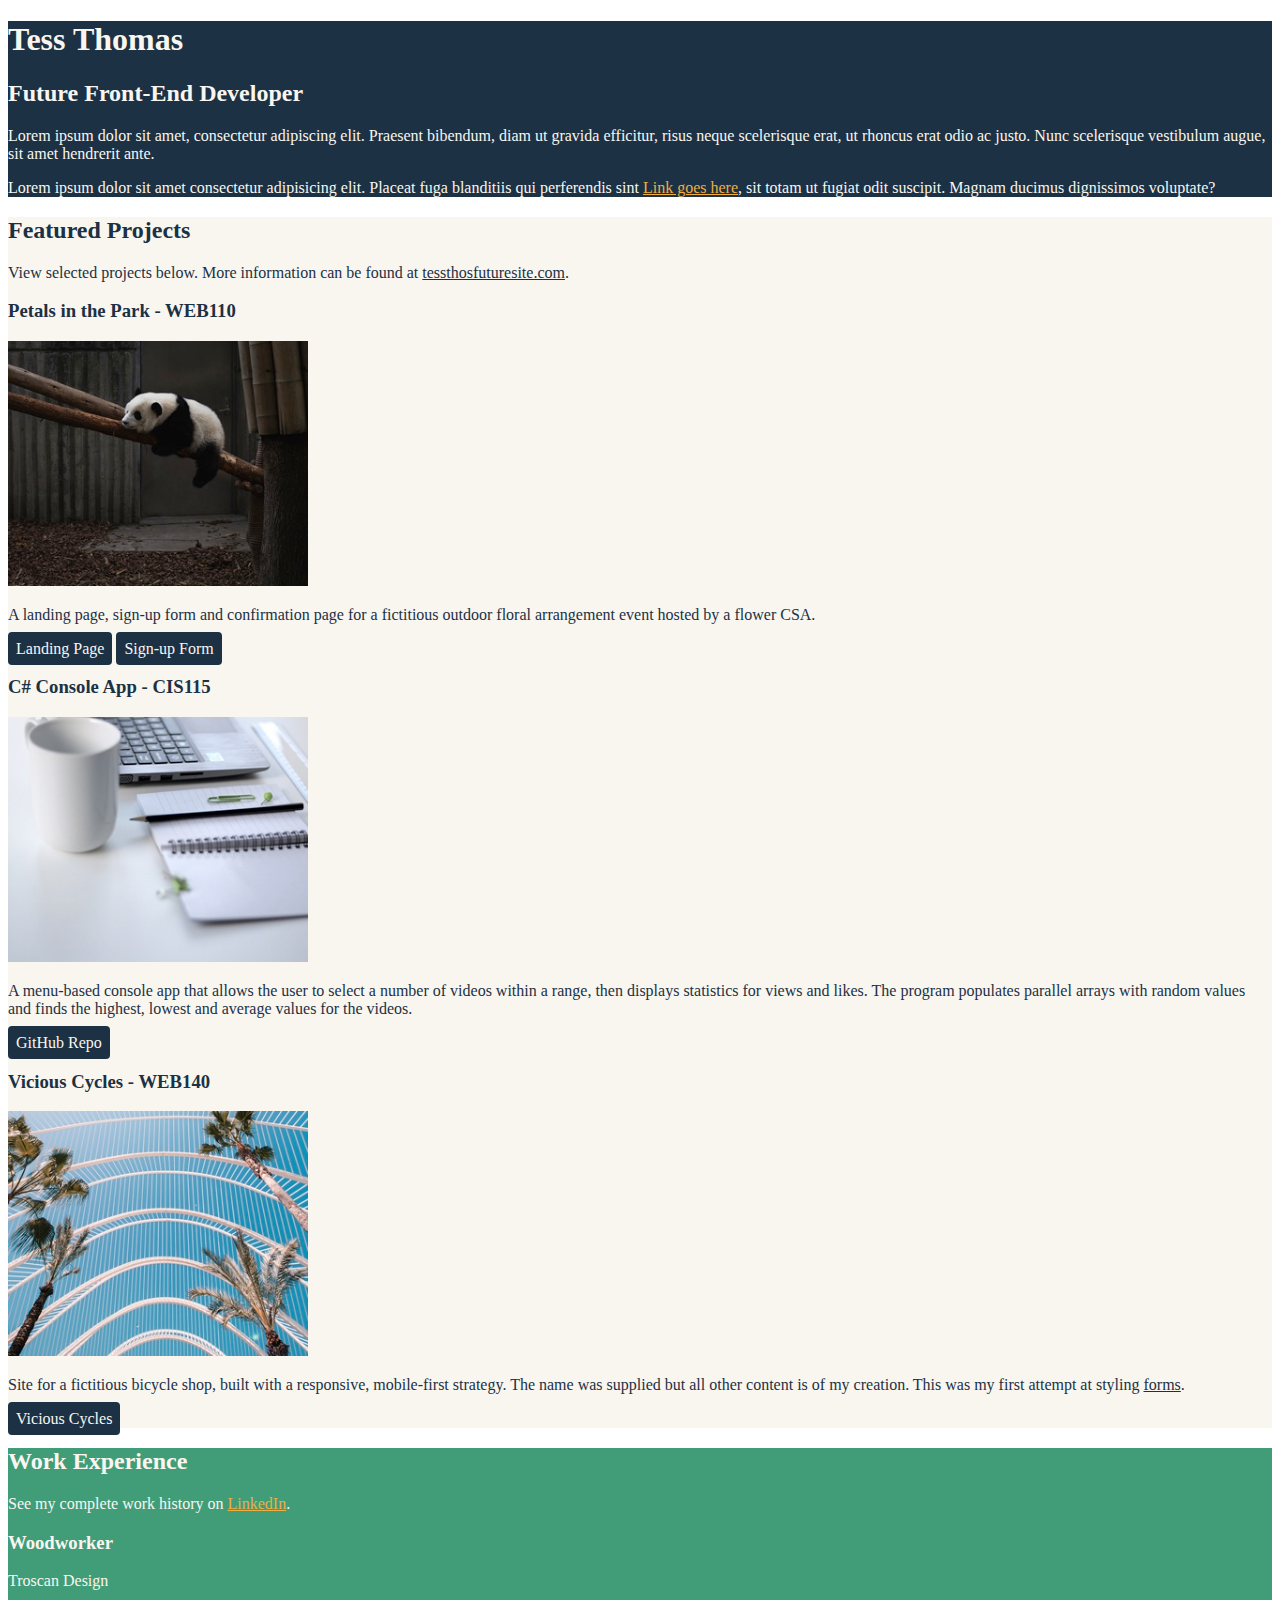
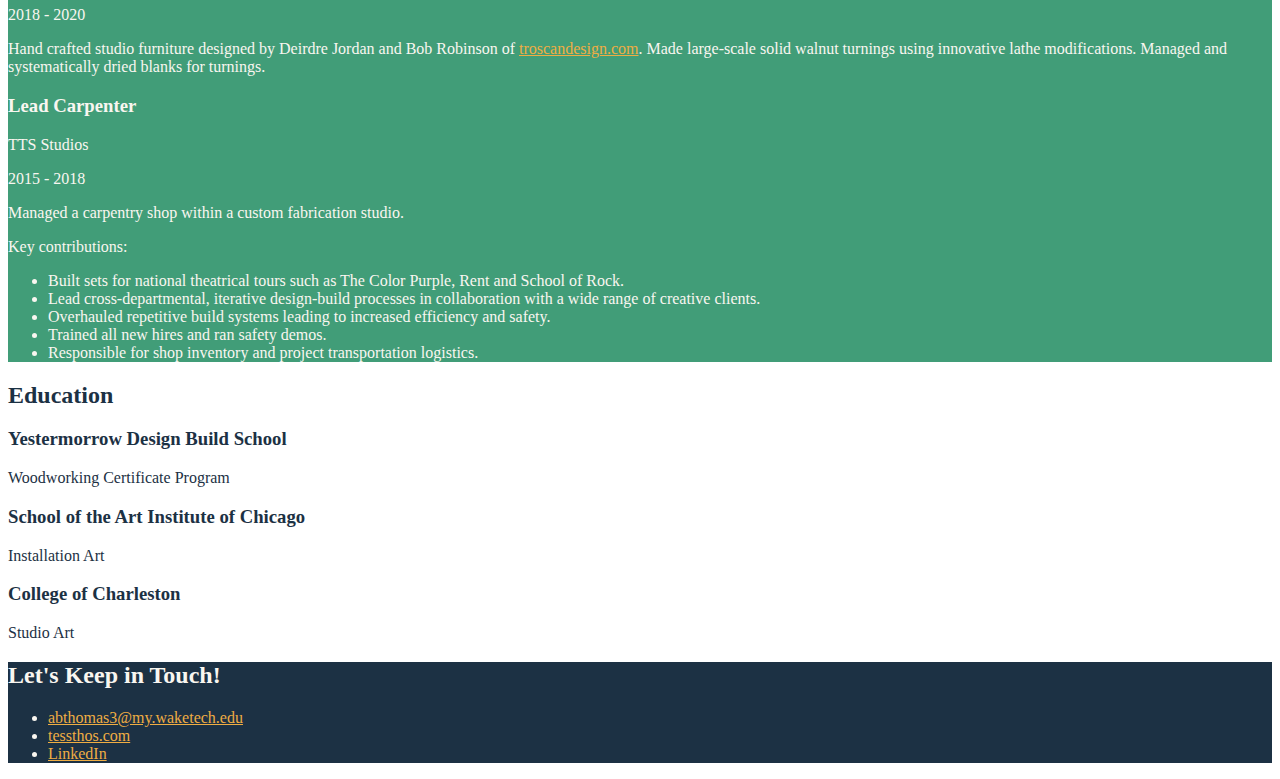
==== index.html @ a03a9a11 "Add local files from linked in learning css units 1 and 2 to GitHub repo" ====
<!DOCTYPE html>
<html lang="en">
  <head>
    <meta charset="UTF-8">
    <meta name="viewport" content="width=device-width, initial-scale=1.0">
    <title>Tess Thomas</title>
    <link rel="stylesheet" href="css/styles.css">
  </head>

  <body>
    <main>
      <!-- ***********************  ABOUT / PROFILE  *********************** -->
      <header>
        <h1>Tess Thomas</h1>
        <h2>Future Front-End Developer</h2>

        <p>Lorem ipsum dolor sit amet, consectetur adipiscing elit. Praesent bibendum, diam ut gravida efficitur, risus neque scelerisque erat, ut rhoncus erat odio ac justo. Nunc scelerisque vestibulum augue, sit amet hendrerit ante.</p>
        <p>Lorem ipsum dolor sit amet consectetur adipisicing elit. Placeat fuga blanditiis qui perferendis sint  <a href="#" target="_blank">Link goes here</a>, sit totam ut fugiat odit suscipit. Magnam ducimus dignissimos voluptate?</p>
      </header>

      <!-- ********************  PROJECTS / PORTFOLIO  ********************* -->
      <section class="projects">
        <h2>Featured Projects</h2>
        <p>View selected projects below. More information can be found at <a href="#">tessthosfuturesite.com</a>.</p>

        <!-- Project 1 -->
        <section>
          <h3>Petals in the Park - WEB110</h3>
          <img src="images/thumbnail-1.jpg" alt="placeholder image for project one">
          <p>A landing page, sign-up form and confirmation page for a fictitious outdoor floral arrangement event hosted by a flower CSA.</p>
          <a class="btn" href="https://wcet.waketech.edu/abthomas3/WEB110/finalProject/index.html" target="_blank">Landing Page</a>
          <a class="btn" href="https://wcet.waketech.edu/abthomas3/WEB110/finalProject/form.html" target="_blank">Sign-up Form</a>
        </section>

        <!-- Project 2 -->
        <section>
          <h3>C# Console App - CIS115</h3>
          <img src="images/thumbnail-2.jpg" alt="placeholder image for project two">
          <p>A menu-based console app that allows the user to select a number of videos within a range, then displays statistics for views and likes. The program populates parallel arrays with random values and finds the highest, lowest and average values for the videos.</p>
          <a class="btn" href="https://github.com/tessthom/videoStatsConsoleApp" target="_blank">GitHub Repo</a>
        </section>

        <!-- Project 3 -->
        <section>
          <h3>Vicious Cycles - WEB140</h3>
          <img src="images/thumbnail-3.jpg" alt="placeholder image for project three">
          <p>Site for a fictitious bicycle shop, built with a responsive, mobile-first strategy. The name was supplied but all other content is of my creation. This was my first attempt at styling <a href="https://wcet.waketech.edu/abthomas3/WEB140/viciousCycles/contact.html" target="_blank">forms</a>.</p>
          <a class="btn" href="https://wcet.waketech.edu/abthomas3/WEB140/viciousCycles/index.html" target="_blank">Vicious Cycles</a>
        </section>
        <!-- End of Project block -->
      </section>

      <!-- ***********************  WORK EXPERIENCE  *********************** -->
      <section class="work-experience">
        <h2>Work Experience</h2>
        <p>See my complete work history on <a href="https://www.linkedin.com/in/tess-thomas-455a88248" target="_blank">LinkedIn</a>.</p>

          <section>
            <h3>Woodworker</h3>
            <p>Troscan Design</p>
            <p>2018 - 2020</p>
            <p>Hand crafted studio furniture designed by Deirdre Jordan and Bob Robinson of <a href="https://www.troscandesign.com/">troscandesign.com</a>. Made large-scale solid walnut turnings using innovative lathe modifications. Managed and systematically dried blanks for turnings.</p>
          </section>
        
          <section>
          <h3>Lead Carpenter</h3>
          <p>TTS Studios</p>
          <p>2015 - 2018</p>
          <p>Managed a carpentry shop within a custom fabrication studio.</p>
          <p>Key contributions:</p>
          <ul>
            <li>Built sets for national theatrical tours such as The Color Purple, Rent and School of Rock.</li>
            <li>Lead cross-departmental, iterative design-build processes in collaboration with a wide range of creative clients.</li>
            <li>Overhauled repetitive build systems leading to increased efficiency and safety.</li>
            <li>Trained all new hires and ran safety demos.</li>
            <li>Responsible for shop inventory and project transportation logistics.</li>
          </ul>
        </section>
        <!-- End of Job block -->
      </section>

      <!-- ******************  EDUCATION & CERTIFICATIONS ****************** -->
      <section class="education">
        <h2>Education</h2>

        <section>
          <h3>Yestermorrow Design Build School</h3>
          <p>Woodworking Certificate Program</p>

          <h3>School of the Art Institute of Chicago</h3>
          <p>Installation Art</p>
        </section>

        <section>
          <h3>College of Charleston</h3>
          <p>Studio Art</p>
        </section>
        <!-- End of School block. -->
      </section>

      <!-- *****************  CONTACT INFO / SOCIAL MEDIA  ***************** -->
      <footer>
        <h2>Let's Keep in Touch!</h2>

        <ul>
          <li><a href="mailto:abthomas3@my.waketech.edu">abthomas3@my.waketech.edu</a></li>
          <li><a href="#" target="_blank">tessthos.com</a></li>
          <li><a href="www.linkedin.com/in/tess-thomas-455a88248" target="_blank">LinkedIn</a></li>
        </ul>
      </footer>
    </main>
  </body>
</html>
---- css/styles.css ----
/*
COLOR PALETTE
https://coolors.co/1c3144-419d78-f9f6f0-ed6a5a-eb9d1e
deep blue: #1c3144;
fresh green: #419d78;
off white: #f9f6f0;
terra-cotta: #ed6a5a;
marigold: #efad43;
*/

/* Global styles
------------------------------------*/
body {
  color: #1c3144;
}
img {
  width: 300px;
}
a  {
  color: #efad43;
}
a:hover  {
  text-decoration: none;
}

/* Profile
------------------------------------*/
header {
  background: #1c3144;
  color: #f9f6f0;
}

/* Projects
------------------------------------*/
.projects {
  background: #f9f6f0;
}
.projects a  {
  color: #1c3144;
}
.projects .btn  {
  background: #1c3144;
  color: #f9f6f0;
  text-decoration: none;
  padding: 8px;
  border-radius: 4px;
}
.projects .btn:hover  {
  background: rgba(28, 49, 68, 80%);
}

/* Work Experience
------------------------------------*/
.work-experience {
  background: #419d78;
  color: #f9f6f0;
}

/* Education
------------------------------------*/



/* Contact Info
------------------------------------*/
footer {
  background: #1c3144;
  color: #f9f6f0;
}
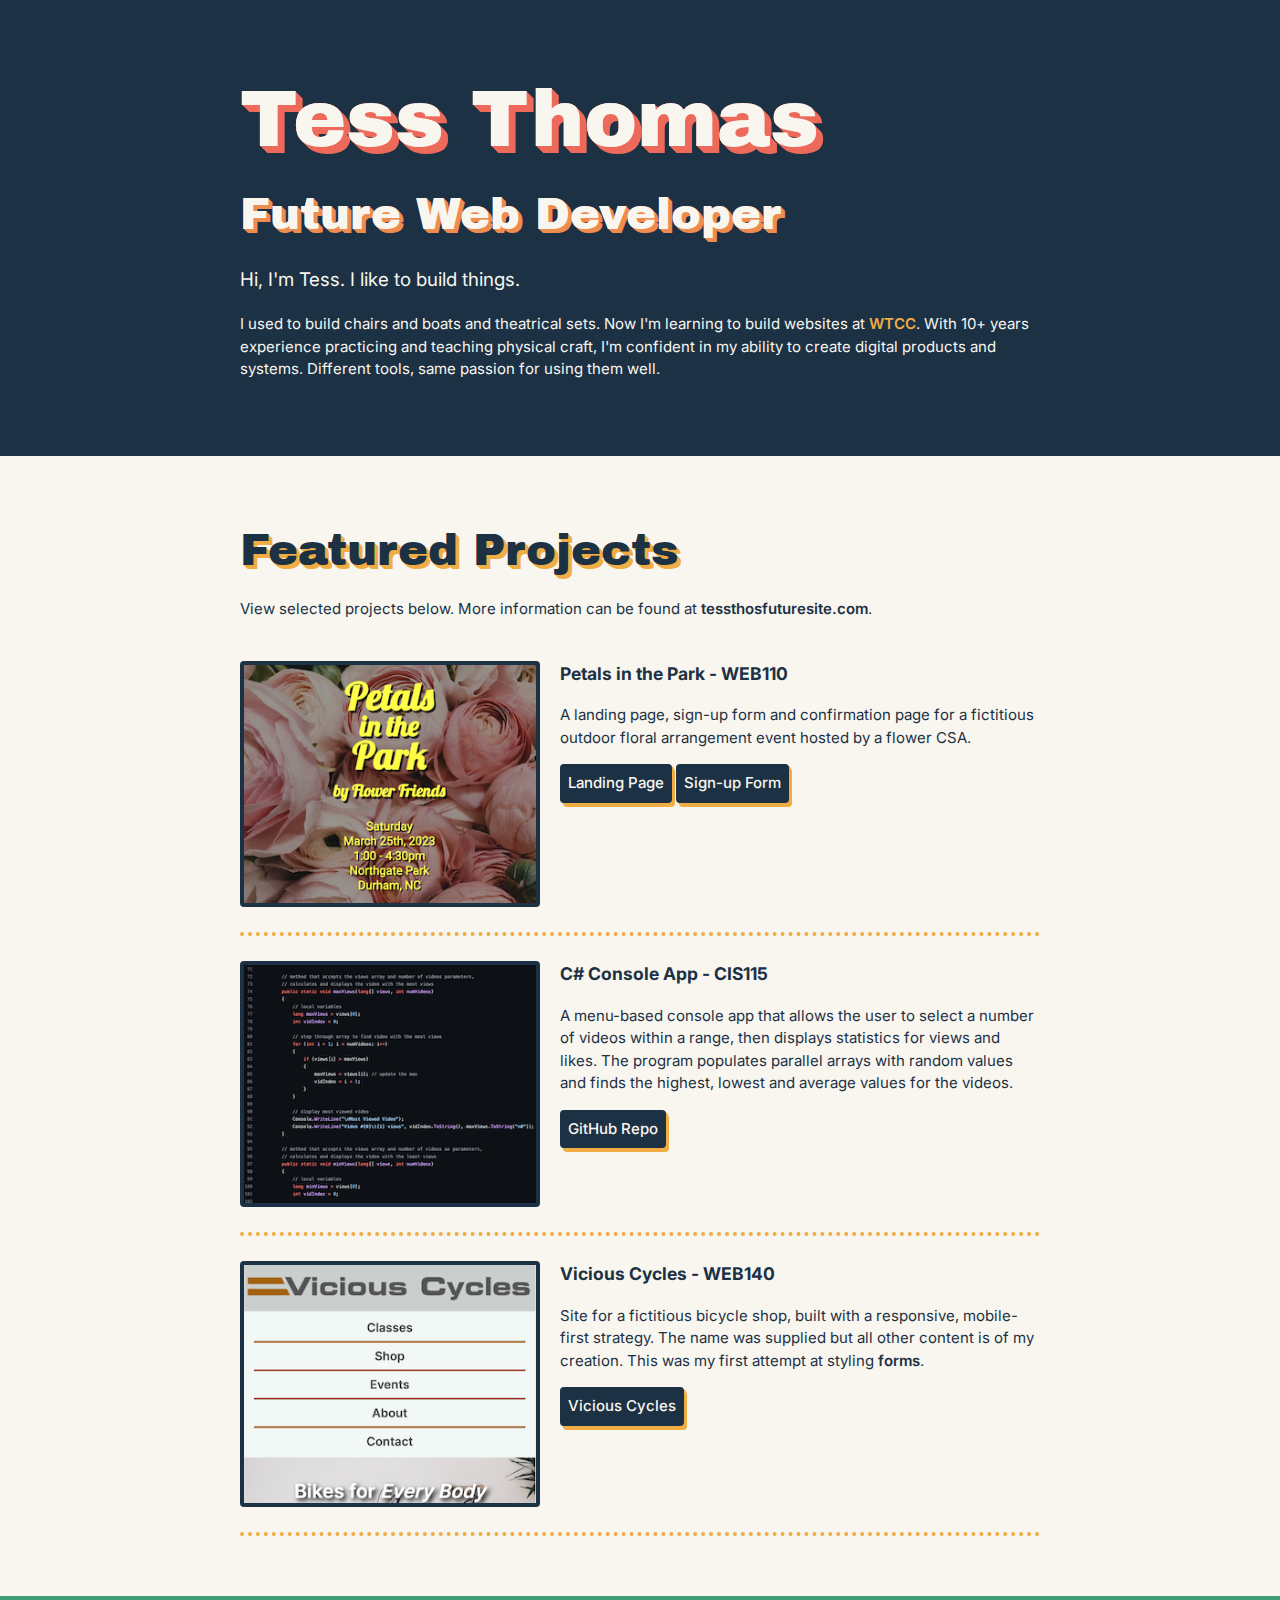
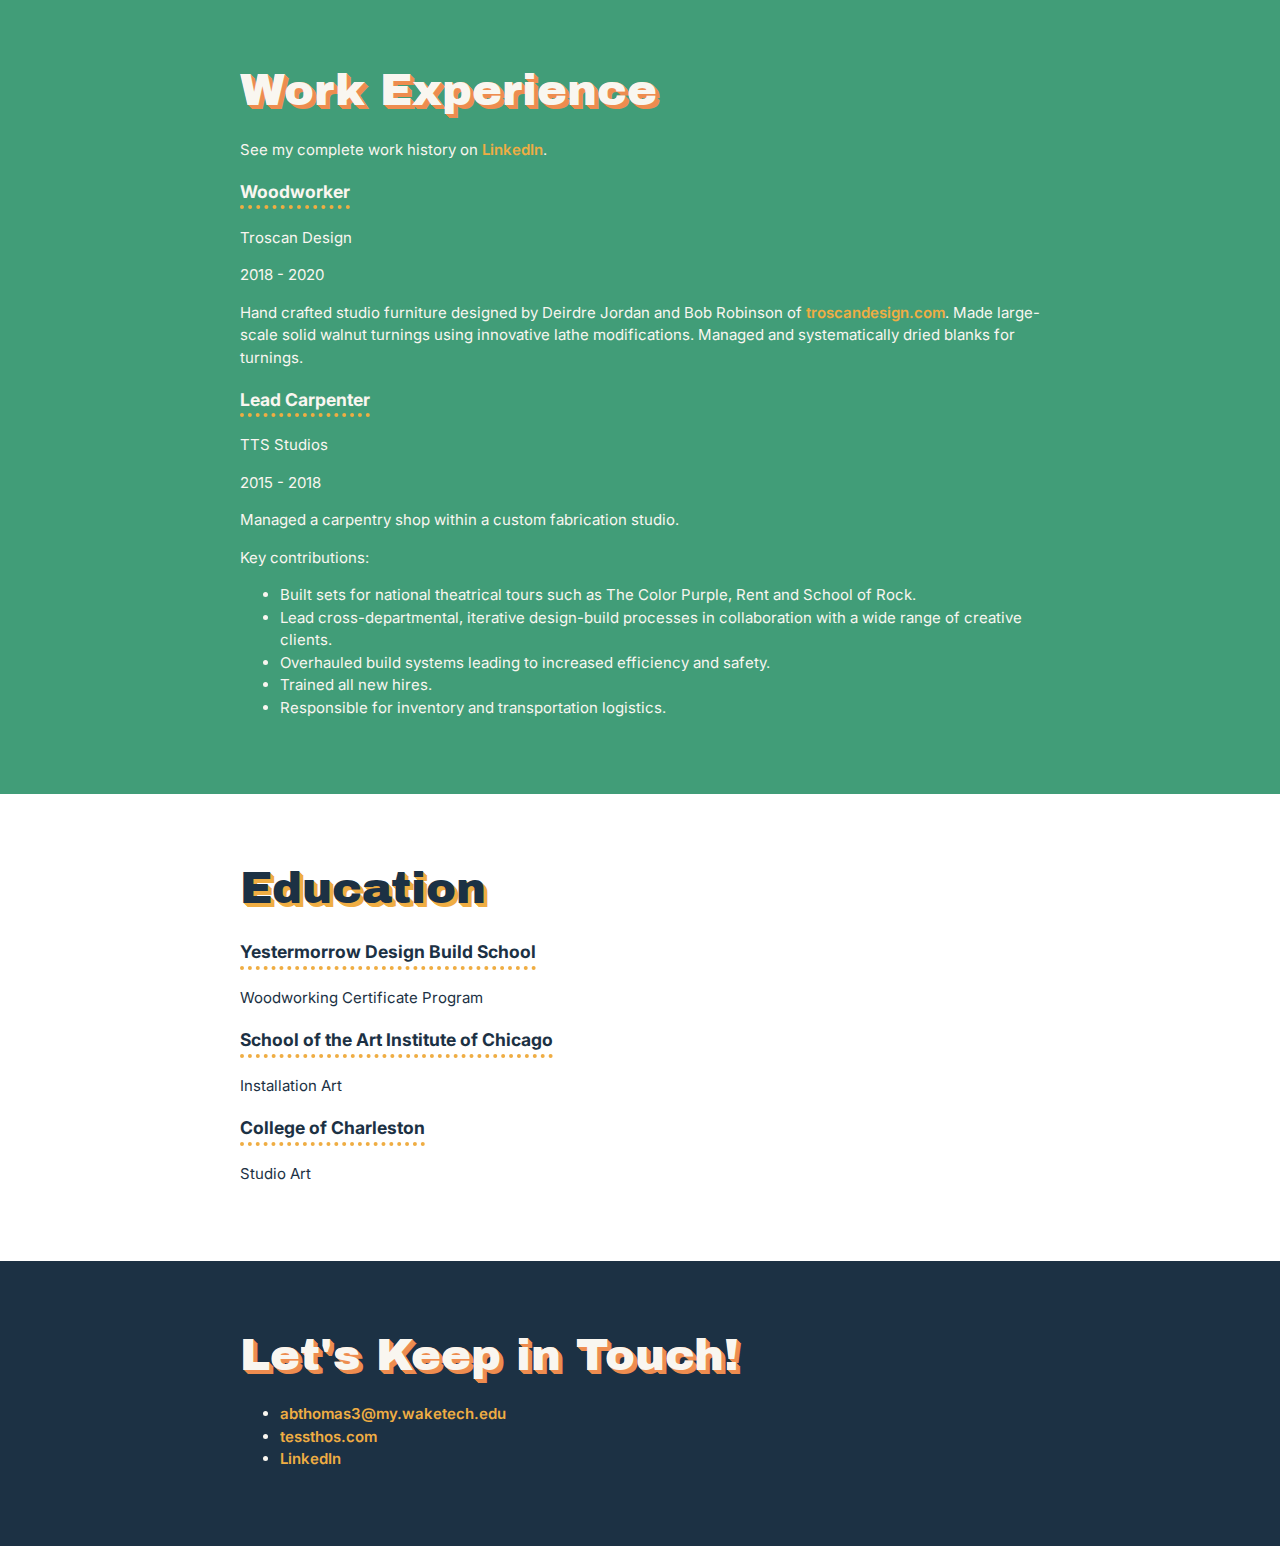
==== commit a0fe36d1: "Update files for Lesson 04" ====
--- a/index.html
+++ b/index.html
@@ -4,6 +4,9 @@
     <meta charset="UTF-8">
     <meta name="viewport" content="width=device-width, initial-scale=1.0">
     <title>Tess Thomas</title>
+    <link rel="preconnect" href="https://fonts.googleapis.com">
+    <link rel="preconnect" href="https://fonts.gstatic.com" crossorigin>
+    <link href="https://fonts.googleapis.com/css2?family=Archivo+Black&family=Inter:wght@400;700&display=swap" rel="stylesheet">  
     <link rel="stylesheet" href="css/styles.css">
   </head>
 
@@ -11,102 +14,112 @@
     <main>
       <!-- ***********************  ABOUT / PROFILE  *********************** -->
       <header>
-        <h1>Tess Thomas</h1>
-        <h2>Future Front-End Developer</h2>
+        <div class="content-wrap">
+          <h1>Tess Thomas</h1>
+          <h2>Future Web Developer</h2>
 
-        <p>Lorem ipsum dolor sit amet, consectetur adipiscing elit. Praesent bibendum, diam ut gravida efficitur, risus neque scelerisque erat, ut rhoncus erat odio ac justo. Nunc scelerisque vestibulum augue, sit amet hendrerit ante.</p>
-        <p>Lorem ipsum dolor sit amet consectetur adipisicing elit. Placeat fuga blanditiis qui perferendis sint  <a href="#" target="_blank">Link goes here</a>, sit totam ut fugiat odit suscipit. Magnam ducimus dignissimos voluptate?</p>
+          <p class="intro">Hi, I'm Tess. I like to build things.</p>
+          <p>I used to build chairs and boats and theatrical sets. Now I'm learning to build websites at <a href="https://www.waketech.edu/programs-courses/credit/credit-programs/web-developer/degrees-programs/a25590wd" target="_blank">WTCC</a>. With 10+ years experience practicing and teaching physical craft, I'm confident in my ability to create digital products and systems. Different tools, same passion for using them well.</p>
+        </div>
       </header>
 
       <!-- ********************  PROJECTS / PORTFOLIO  ********************* -->
       <section class="projects">
-        <h2>Featured Projects</h2>
-        <p>View selected projects below. More information can be found at <a href="#">tessthosfuturesite.com</a>.</p>
+        <div class="content-wrap">
+          <h2 class="yellow-shadow">Featured Projects</h2>
+          <p>View selected projects below. More information can be found at <a href="#">tessthosfuturesite.com</a>.</p>
 
-        <!-- Project 1 -->
-        <section>
-          <h3>Petals in the Park - WEB110</h3>
-          <img src="images/thumbnail-1.jpg" alt="placeholder image for project one">
-          <p>A landing page, sign-up form and confirmation page for a fictitious outdoor floral arrangement event hosted by a flower CSA.</p>
-          <a class="btn" href="https://wcet.waketech.edu/abthomas3/WEB110/finalProject/index.html" target="_blank">Landing Page</a>
-          <a class="btn" href="https://wcet.waketech.edu/abthomas3/WEB110/finalProject/form.html" target="_blank">Sign-up Form</a>
-        </section>
+          <!-- Project 1 -->
+          <section class="project-item">
+            <img src="images/petalsSnip.png" alt="screenshot of landing page for a floral design event">
+            <h3>Petals in the Park - WEB110</h3>
+            <p>A landing page, sign-up form and confirmation page for a fictitious outdoor floral arrangement event hosted by a flower CSA.</p>
+            <a class="btn" href="https://wcet.waketech.edu/abthomas3/WEB110/finalProject/index.html" target="_blank">Landing Page</a>
+            <a class="btn" href="https://wcet.waketech.edu/abthomas3/WEB110/finalProject/form.html" target="_blank">Sign-up Form</a>
+          </section>
 
-        <!-- Project 2 -->
-        <section>
-          <h3>C# Console App - CIS115</h3>
-          <img src="images/thumbnail-2.jpg" alt="placeholder image for project two">
-          <p>A menu-based console app that allows the user to select a number of videos within a range, then displays statistics for views and likes. The program populates parallel arrays with random values and finds the highest, lowest and average values for the videos.</p>
-          <a class="btn" href="https://github.com/tessthom/videoStatsConsoleApp" target="_blank">GitHub Repo</a>
-        </section>
+          <!-- Project 2 -->
+          <section class="project-item">
+            <img src="images/videoAppCodeSnip.png" alt="screenshot of the code for a console app written in C sharp">
+            <h3>C# Console App - CIS115</h3>         
+            <p>A menu-based console app that allows the user to select a number of videos within a range, then displays statistics for views and likes. The program populates parallel arrays with random values and finds the highest, lowest and average values for the videos.</p>
+            <a class="btn" href="https://github.com/tessthom/videoStatsConsoleApp" target="_blank">GitHub Repo</a>
+          </section>
 
-        <!-- Project 3 -->
-        <section>
-          <h3>Vicious Cycles - WEB140</h3>
-          <img src="images/thumbnail-3.jpg" alt="placeholder image for project three">
-          <p>Site for a fictitious bicycle shop, built with a responsive, mobile-first strategy. The name was supplied but all other content is of my creation. This was my first attempt at styling <a href="https://wcet.waketech.edu/abthomas3/WEB140/viciousCycles/contact.html" target="_blank">forms</a>.</p>
-          <a class="btn" href="https://wcet.waketech.edu/abthomas3/WEB140/viciousCycles/index.html" target="_blank">Vicious Cycles</a>
-        </section>
+          <!-- Project 3 -->
+          <section class="project-item">
+            <img src="images/VCHomeSnip.png" alt="screenshot of the home page for a school project bicycle shop website">
+            <h3>Vicious Cycles - WEB140</h3>
+            <p>Site for a fictitious bicycle shop, built with a responsive, mobile-first strategy. The name was supplied but all other content is of my creation. This was my first attempt at styling <a href="https://wcet.waketech.edu/abthomas3/WEB140/viciousCycles/contact.html" target="_blank">forms</a>.</p>
+            <a class="btn" href="https://wcet.waketech.edu/abthomas3/WEB140/viciousCycles/index.html" target="_blank">Vicious Cycles</a>
+          </section>
         <!-- End of Project block -->
+        </div>
       </section>
 
       <!-- ***********************  WORK EXPERIENCE  *********************** -->
       <section class="work-experience">
-        <h2>Work Experience</h2>
-        <p>See my complete work history on <a href="https://www.linkedin.com/in/tess-thomas-455a88248" target="_blank">LinkedIn</a>.</p>
+        <div class="content-wrap">
+          <h2>Work Experience</h2>
+          <p>See my complete work history on <a href="https://www.linkedin.com/in/tess-thomas-455a88248" target="_blank">LinkedIn</a>.</p>
 
-          <section>
-            <h3>Woodworker</h3>
-            <p>Troscan Design</p>
-            <p>2018 - 2020</p>
-            <p>Hand crafted studio furniture designed by Deirdre Jordan and Bob Robinson of <a href="https://www.troscandesign.com/">troscandesign.com</a>. Made large-scale solid walnut turnings using innovative lathe modifications. Managed and systematically dried blanks for turnings.</p>
+            <section>
+              <h3 class="underline">Woodworker</h3>
+              <p>Troscan Design</p>
+              <p>2018 - 2020</p>
+              <p>Hand crafted studio furniture designed by Deirdre Jordan and Bob Robinson of <a href="https://www.troscandesign.com/">troscandesign.com</a>. Made large-scale solid walnut turnings using innovative lathe modifications. Managed and systematically dried blanks for turnings.</p>
+            </section>
+          
+            <section>
+            <h3 class="underline">Lead Carpenter</h3>
+            <p>TTS Studios</p>
+            <p>2015 - 2018</p>
+            <p>Managed a carpentry shop within a custom fabrication studio.</p>
+            <p>Key contributions:</p>
+            <ul>
+              <li>Built sets for national theatrical tours such as The Color Purple, Rent and School of Rock.</li>
+              <li>Lead cross-departmental, iterative design-build processes in collaboration with a wide range of creative clients.</li>
+              <li>Overhauled build systems leading to increased efficiency and safety.</li>
+              <li>Trained all new hires.</li>
+              <li>Responsible for inventory and transportation logistics.</li>
+            </ul>
           </section>
-        
-          <section>
-          <h3>Lead Carpenter</h3>
-          <p>TTS Studios</p>
-          <p>2015 - 2018</p>
-          <p>Managed a carpentry shop within a custom fabrication studio.</p>
-          <p>Key contributions:</p>
-          <ul>
-            <li>Built sets for national theatrical tours such as The Color Purple, Rent and School of Rock.</li>
-            <li>Lead cross-departmental, iterative design-build processes in collaboration with a wide range of creative clients.</li>
-            <li>Overhauled repetitive build systems leading to increased efficiency and safety.</li>
-            <li>Trained all new hires and ran safety demos.</li>
-            <li>Responsible for shop inventory and project transportation logistics.</li>
-          </ul>
-        </section>
         <!-- End of Job block -->
+        </div>
       </section>
 
       <!-- ******************  EDUCATION & CERTIFICATIONS ****************** -->
       <section class="education">
-        <h2>Education</h2>
+        <div class="content-wrap">
+          <h2 class="yellow-shadow">Education</h2>
 
-        <section>
-          <h3>Yestermorrow Design Build School</h3>
-          <p>Woodworking Certificate Program</p>
+          <section>
+            <h3 class="underline">Yestermorrow Design Build School</h3>
+            <p>Woodworking Certificate Program</p>
 
-          <h3>School of the Art Institute of Chicago</h3>
-          <p>Installation Art</p>
-        </section>
+            <h3 class="underline">School of the Art Institute of Chicago</h3>
+            <p>Installation Art</p>
+          </section>
 
-        <section>
-          <h3>College of Charleston</h3>
-          <p>Studio Art</p>
-        </section>
+          <section>
+            <h3 class="underline">College of Charleston</h3>
+            <p>Studio Art</p>
+          </section>
+        </div>
         <!-- End of School block. -->
       </section>
 
       <!-- *****************  CONTACT INFO / SOCIAL MEDIA  ***************** -->
       <footer>
-        <h2>Let's Keep in Touch!</h2>
+        <div class="content-wrap">
+          <h2>Let's Keep in Touch!</h2>
 
-        <ul>
-          <li><a href="mailto:abthomas3@my.waketech.edu">abthomas3@my.waketech.edu</a></li>
-          <li><a href="#" target="_blank">tessthos.com</a></li>
-          <li><a href="www.linkedin.com/in/tess-thomas-455a88248" target="_blank">LinkedIn</a></li>
-        </ul>
+          <ul>
+            <li><a href="mailto:abthomas3@my.waketech.edu">abthomas3@my.waketech.edu</a></li>
+            <li><a href="#" target="_blank">tessthos.com</a></li>
+            <li><a href="www.linkedin.com/in/tess-thomas-455a88248" target="_blank">LinkedIn</a></li>
+          </ul>
+        </div>
       </footer>
     </main>
   </body>
--- a/css/styles.css
+++ b/css/styles.css
@@ -10,17 +10,55 @@
 
 /* Global styles
 ------------------------------------*/
+html {
+  box-sizing: border-box;
+}
+*, *:before, *:after {
+  box-sizing: inherit;
+}
 body {
   color: #1c3144;
+  margin: 0;
+  padding: 0;
+  font-family: 'Inter', sans-serif;
+  font-size: 15px;
+  line-height: 1.5;
 }
 img {
   width: 300px;
 }
 a  {
   color: #efad43;
+  text-decoration: none;
+  font-weight: 600;
+}
+a.btn  {
+  font-weight: 500;
 }
 a:hover  {
-  text-decoration: none;
+  text-decoration: #efad43 solid underline 4px;
+}
+h1  {
+  font-size: 80px;
+  line-height: 1.5;
+  text-shadow: 0 0 #ed6a5a, 1px 1px #ed6a5a, 2px 2px #ed6a5a, 3px 3px #ed6a5a, 4px 4px #ed6a5a, 5px 5px #ed6a5a, 6px 6px #ed6a5a, 7px 7px #ed6a5a;
+}
+h2  {
+  font-size: 45px;
+  text-shadow: 0 0 #ee8c4f, 1px 1px #ee8c4f, 2px 2px #ee8c4f, 3px 3px #ee8c4f, 4px 4px #ee8c4f;
+}
+h2.yellow-shadow  {
+  text-shadow: 1px 1px #efad43, 2px 2px #efad43, 3px 3px #efad43, 4px 4px #efad43;
+}
+h1, h2  {
+  font-family: 'Archivo Black', sans-serif;
+  font-weight: 400;
+  margin: 0;
+}
+.content-wrap  {
+  width: 800px;
+  margin: 0 auto;
+  padding: 60px 0;
 }
 
 /* Profile
@@ -28,6 +66,9 @@
 header {
   background: #1c3144;
   color: #f9f6f0;
+}
+p.intro  {
+  font-size: 1.25em;
 }
 
 /* Projects
@@ -41,12 +82,33 @@
 .projects .btn  {
   background: #1c3144;
   color: #f9f6f0;
+  box-shadow: 2px 2px #efad43, 3px 4px #efad43;
   text-decoration: none;
   padding: 8px;
   border-radius: 4px;
+  display: inline-block;
 }
 .projects .btn:hover  {
-  background: rgba(28, 49, 68, 80%);
+  /* background: rgba(28, 49, 68, 90%); */
+  transform: translate(0, -3px);
+  box-shadow: 2px 2px #ee8c4f, 3px 4px #ee8c4f;
+}
+.projects .btn:active  {
+  transform: translate(2px, 3px);
+}
+.project-item  {
+  overflow: hidden;
+  border-bottom: 4px dotted #efad43;
+  padding: 25px 0;
+}
+.project-item img  {
+  float: left;
+  margin-right: 20px;
+  border: 4px solid #1c3144;
+  border-radius: 4px;
+}
+.project-item h3  {
+  margin-top: 0;
 }
 
 /* Work Experience
@@ -58,8 +120,10 @@
 
 /* Education
 ------------------------------------*/
-
-
+h3.underline  {
+  border-bottom: 4px dotted #efad43;
+  width: fit-content;
+}
 
 /* Contact Info
 ------------------------------------*/
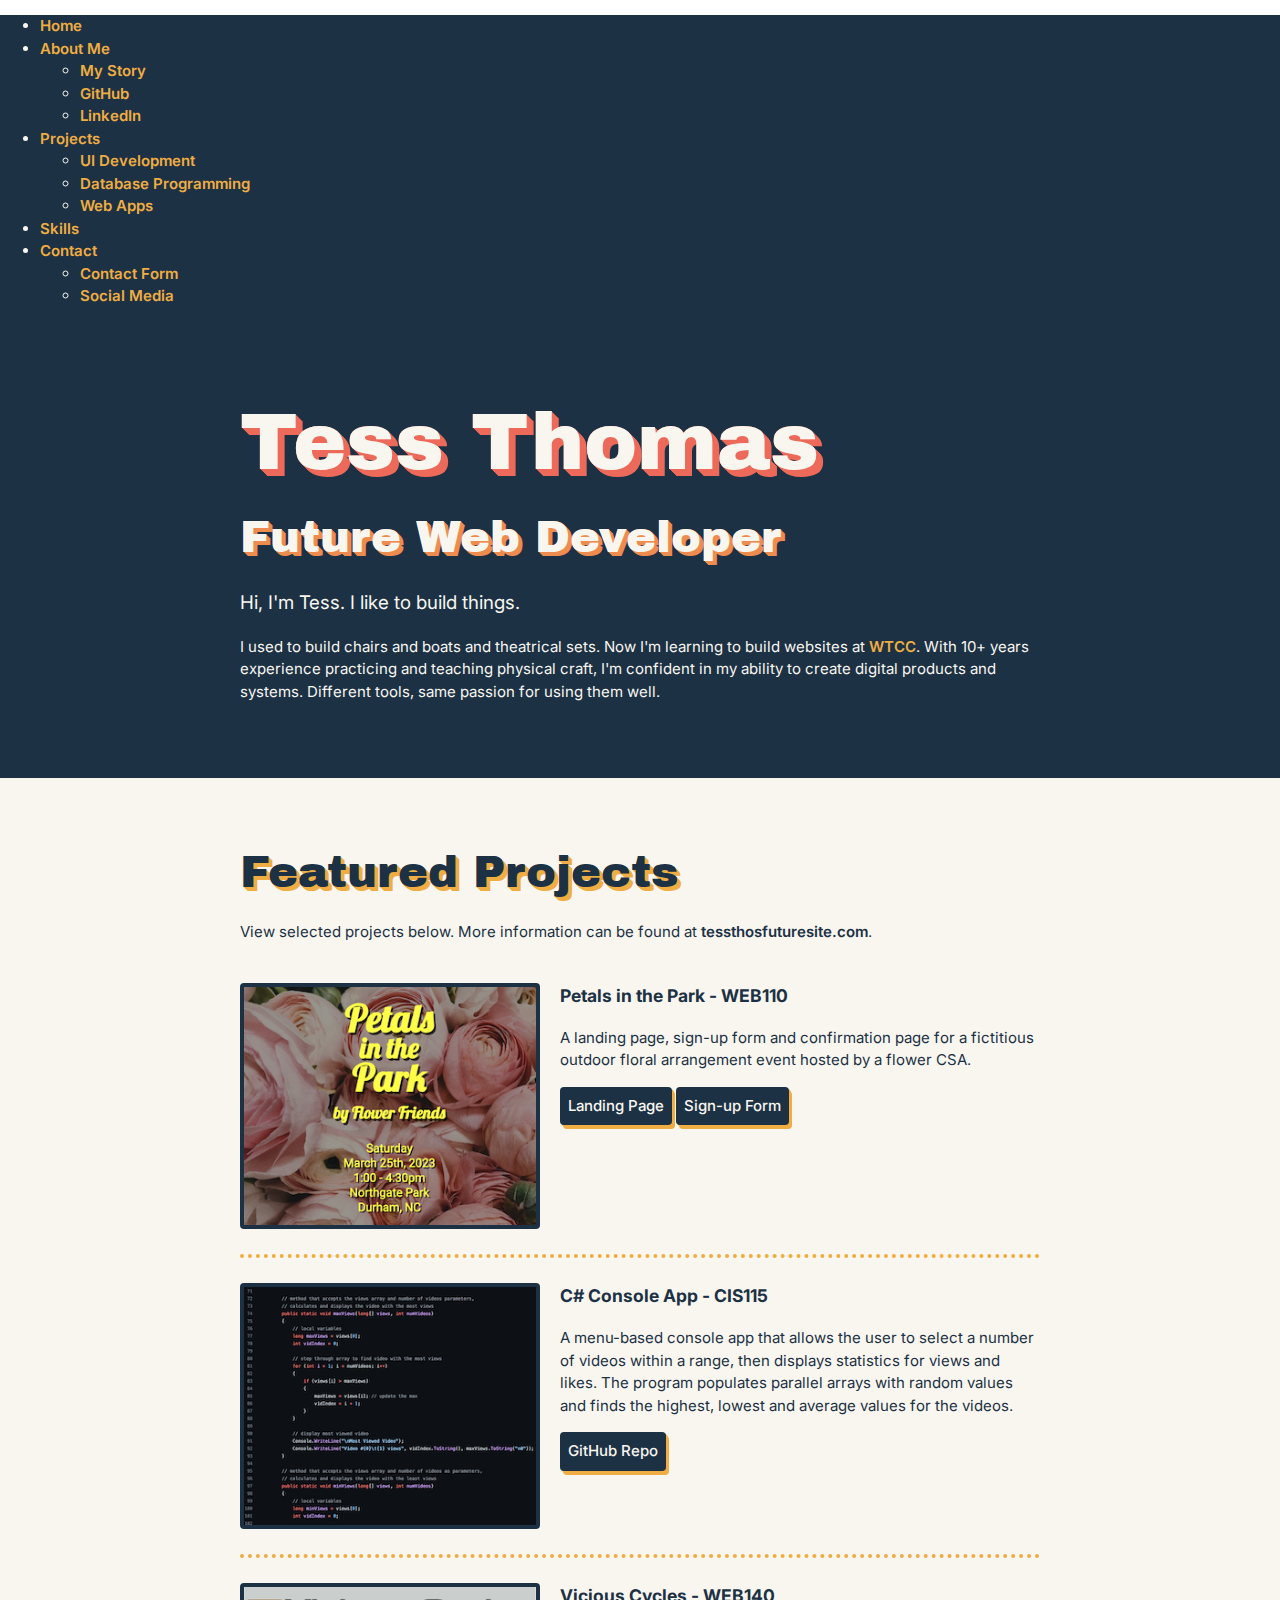
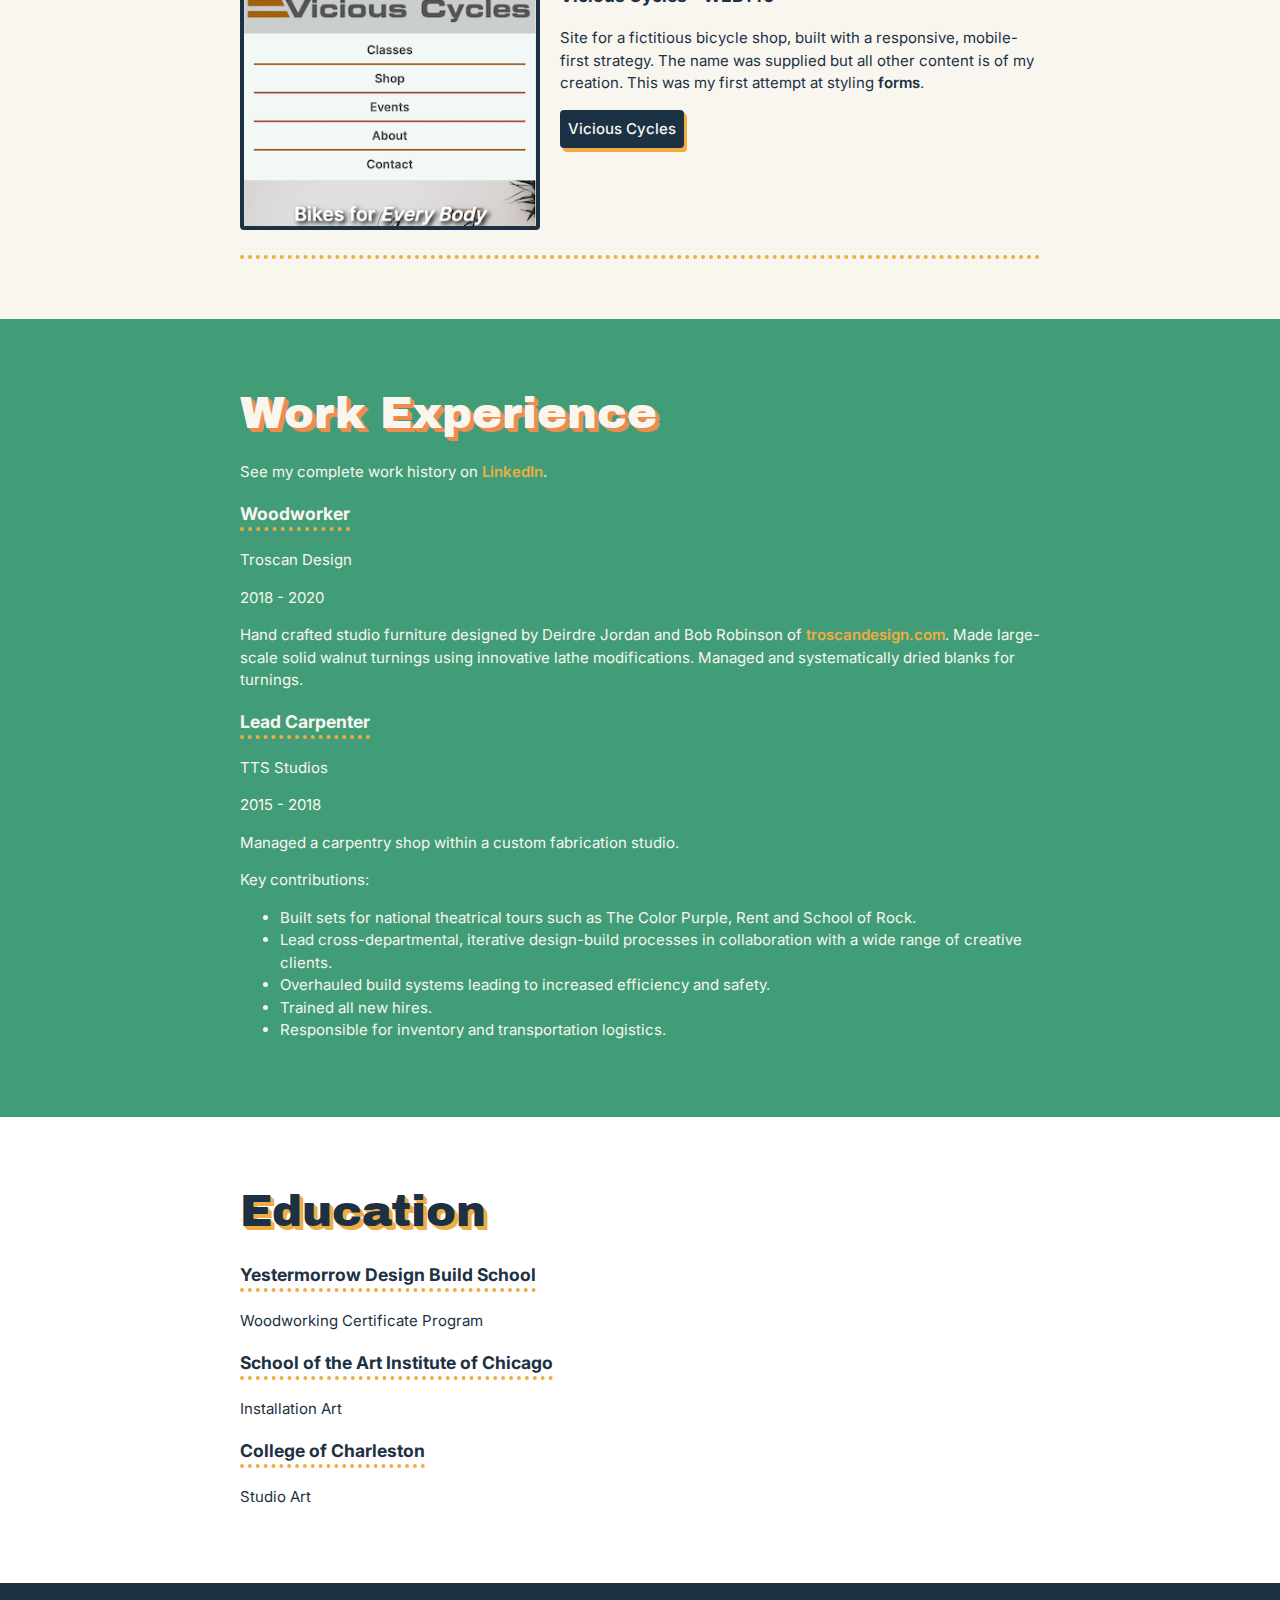
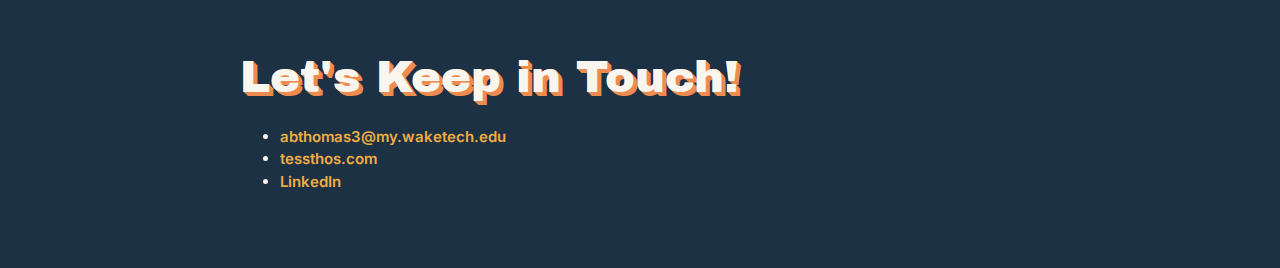
==== commit 6eb7175b: "Add outline of navigation bar" ====
--- a/index.html
+++ b/index.html
@@ -14,6 +14,34 @@
     <main>
       <!-- ***********************  ABOUT / PROFILE  *********************** -->
       <header>
+        <nav>
+          <ul>
+            <li><a href="#">Home</a>
+            </li>
+            <li><a href="#">About Me</a>
+              <ul>
+                <li><a href="#">My Story</a></li>
+                <li><a href="#">GitHub</a></li>
+                <li><a href="#">LinkedIn</a></li>
+              </ul>
+            </li>
+            <li><a href="#">Projects</a>
+              <ul>
+                <li><a href="#">UI Development</a></li>
+                <li><a href="#">Database Programming</a></li>
+                <li><a href="#">Web Apps</a></li>
+              </ul>
+            </li>
+            <li><a href="#">Skills</a>
+            </li>
+            <li><a href="#">Contact</a>
+              <ul>
+                <li><a href="#">Contact Form</a></li>
+                <li><a href="#">Social Media</a></li>
+              </ul>
+            </li>
+          </ul>
+        </nav>
         <div class="content-wrap">
           <h1>Tess Thomas</h1>
           <h2>Future Web Developer</h2>
--- a/css/styles.css
+++ b/css/styles.css
@@ -60,6 +60,9 @@
   margin: 0 auto;
   padding: 60px 0;
 }
+
+/* Navigation
+------------------------------------*/
 
 /* Profile
 ------------------------------------*/
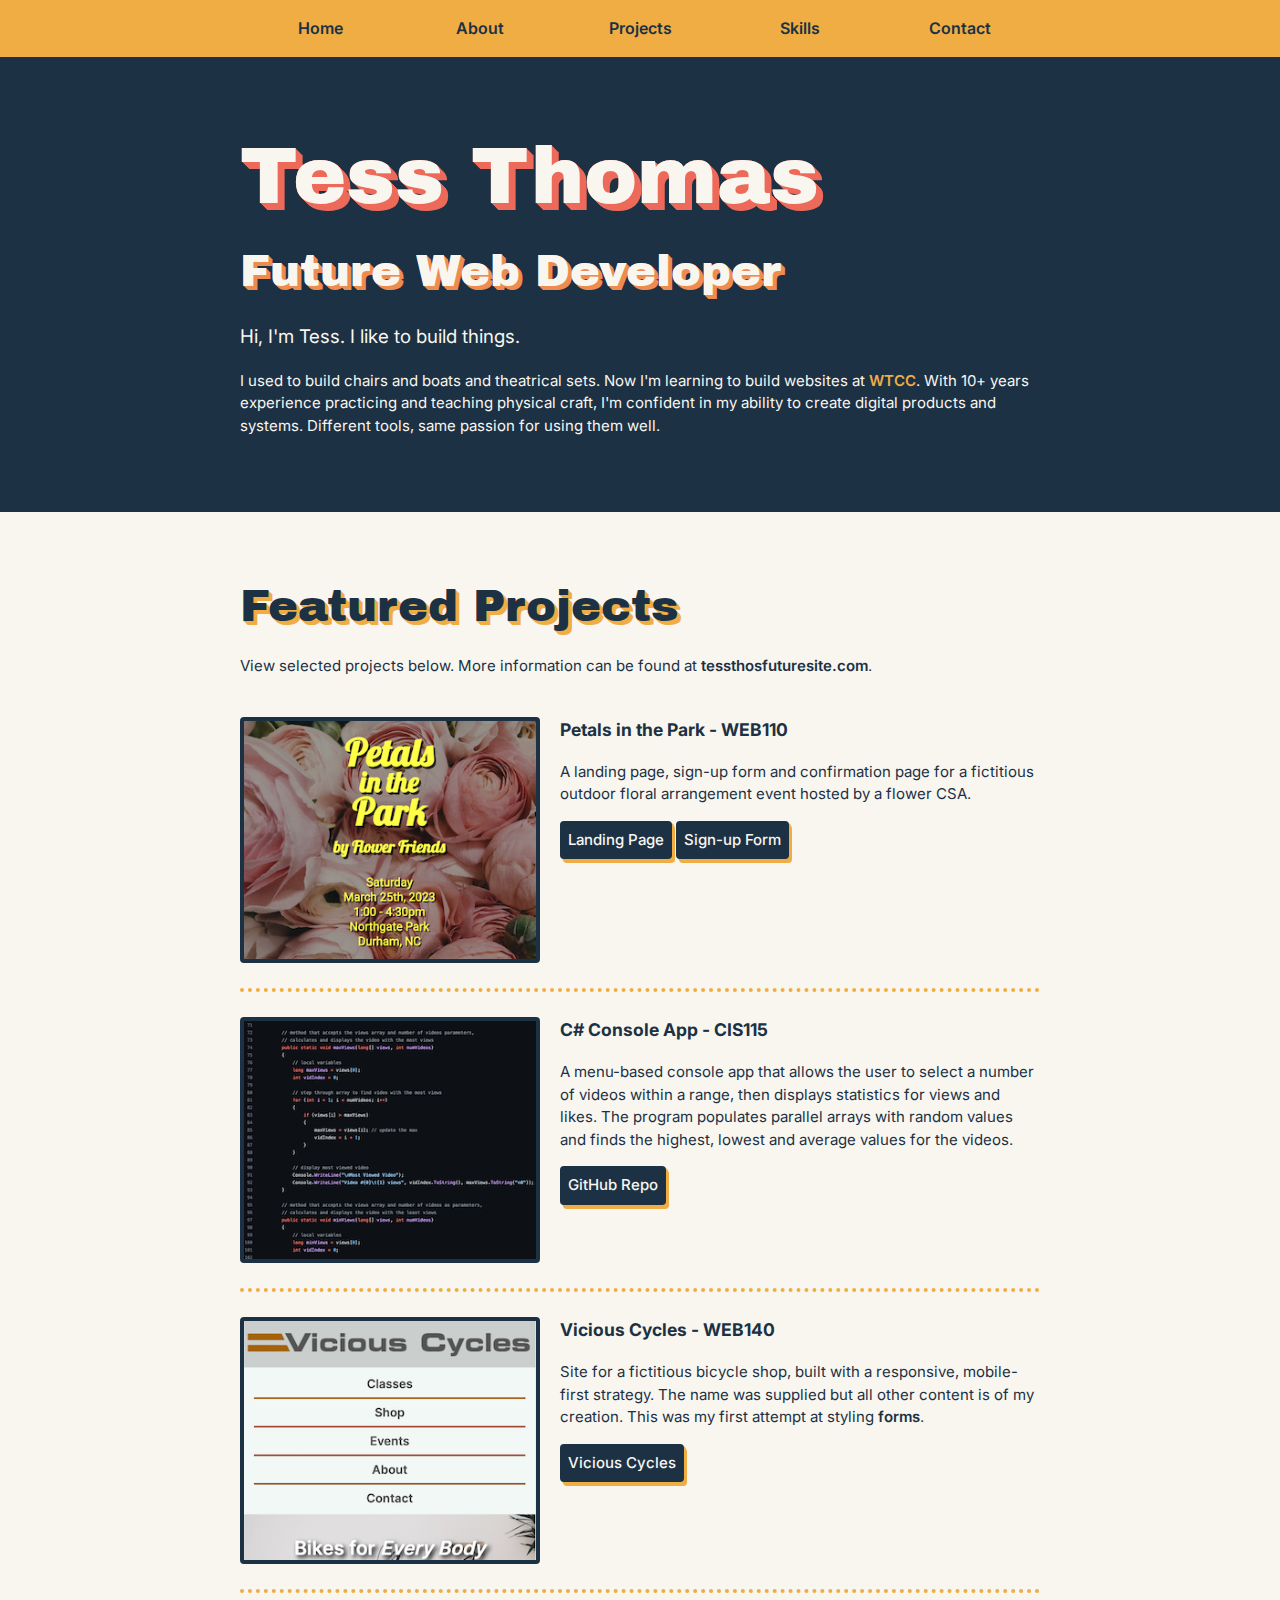
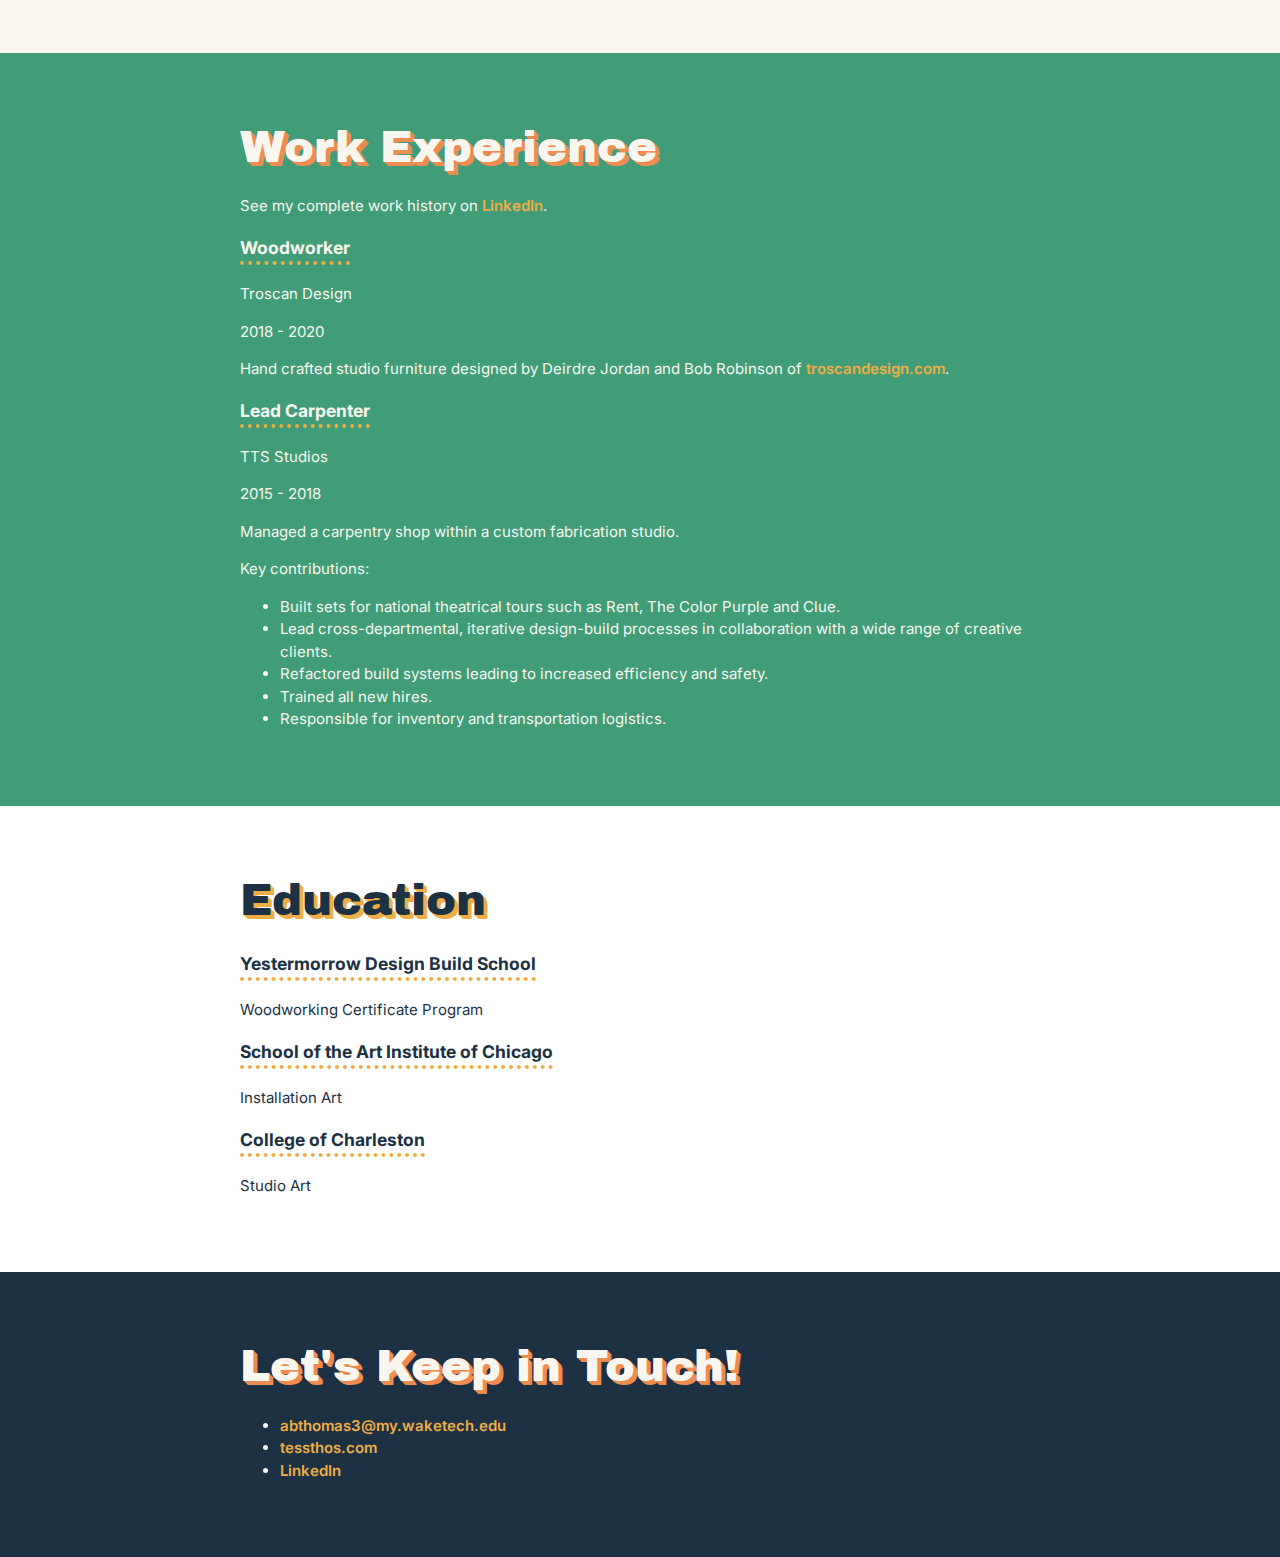
==== commit c687b021: "Add nav bar with drop down menu" ====
--- a/index.html
+++ b/index.html
@@ -14,35 +14,31 @@
     <main>
       <!-- ***********************  ABOUT / PROFILE  *********************** -->
       <header>
-        <nav>
-          <ul>
+        <nav class="nav" role="navigation">
+          <ul class="mainmenu">
             <li><a href="#">Home</a>
-            </li>
-            <li><a href="#">About Me</a>
-              <ul>
-                <li><a href="#">My Story</a></li>
-                <li><a href="#">GitHub</a></li>
+            </li><!-- 
+            --><li><a href="#">About</a>
+            </li><!--
+            --><li><a href="#">Projects</a>
+              <ul class="dropdown">
+                <li><a href="#">Sites</a></li>
+                <li><a href="#">Apps</a></li>
+              </ul>
+            </li><!--
+            --><li><a href="#">Skills</a>
+            </li><!--
+            --><li><a href="#">Contact</a>
+              <ul class="dropdown">
+                <li><a href="#">Contact Form</a></li>
                 <li><a href="#">LinkedIn</a></li>
-              </ul>
-            </li>
-            <li><a href="#">Projects</a>
-              <ul>
-                <li><a href="#">UI Development</a></li>
-                <li><a href="#">Database Programming</a></li>
-                <li><a href="#">Web Apps</a></li>
-              </ul>
-            </li>
-            <li><a href="#">Skills</a>
-            </li>
-            <li><a href="#">Contact</a>
-              <ul>
-                <li><a href="#">Contact Form</a></li>
                 <li><a href="#">Social Media</a></li>
+                
               </ul>
             </li>
           </ul>
         </nav>
-        <div class="content-wrap">
+        <div class="content-wrap profile">
           <h1>Tess Thomas</h1>
           <h2>Future Web Developer</h2>
 
@@ -95,7 +91,7 @@
               <h3 class="underline">Woodworker</h3>
               <p>Troscan Design</p>
               <p>2018 - 2020</p>
-              <p>Hand crafted studio furniture designed by Deirdre Jordan and Bob Robinson of <a href="https://www.troscandesign.com/">troscandesign.com</a>. Made large-scale solid walnut turnings using innovative lathe modifications. Managed and systematically dried blanks for turnings.</p>
+              <p>Hand crafted studio furniture designed by Deirdre Jordan and Bob Robinson of <a href="https://www.troscandesign.com/">troscandesign.com</a>.</p>
             </section>
           
             <section>
@@ -105,9 +101,9 @@
             <p>Managed a carpentry shop within a custom fabrication studio.</p>
             <p>Key contributions:</p>
             <ul>
-              <li>Built sets for national theatrical tours such as The Color Purple, Rent and School of Rock.</li>
+              <li>Built sets for national theatrical tours such as Rent, The Color Purple and Clue.</li>
               <li>Lead cross-departmental, iterative design-build processes in collaboration with a wide range of creative clients.</li>
-              <li>Overhauled build systems leading to increased efficiency and safety.</li>
+              <li>Refactored build systems leading to increased efficiency and safety.</li>
               <li>Trained all new hires.</li>
               <li>Responsible for inventory and transportation logistics.</li>
             </ul>
--- a/css/styles.css
+++ b/css/styles.css
@@ -63,6 +63,55 @@
 
 /* Navigation
 ------------------------------------*/
+.nav  {
+  margin: 0 auto;
+  background: #efad43;
+}
+ul.mainmenu  {
+  width: 800px;
+  margin: 0 auto;
+  padding: 0;
+}
+ul.mainmenu > li  {
+  display: inline-block;
+  position: relative;
+  width: 20%;
+  text-align: center;
+  margin: 0;
+  border: 0;
+  padding: 1rem 2rem;
+}
+.nav li  {
+  display: block;
+}
+.nav ul li:hover  {
+  cursor: pointer;
+  background: #ed6a5a;
+}
+ul.dropdown  {
+  position: absolute;
+  padding: 0;
+  top: 3.5rem;
+  left: -10000px;
+  display: none;
+  width: 100%;
+}
+.nav a  {
+  text-decoration: none;
+  color: #1c3144;
+  font-size: 1rem;
+}
+ul li ul li  {
+  display: block;
+  width: 100%;
+  padding: 1rem;
+  background: #f9f6f0;
+}
+ul li:hover > ul,
+ul li ul:hover  {
+  display: block;
+  left: 0;
+}
 
 /* Profile
 ------------------------------------*/
@@ -92,7 +141,6 @@
   display: inline-block;
 }
 .projects .btn:hover  {
-  /* background: rgba(28, 49, 68, 90%); */
   transform: translate(0, -3px);
   box-shadow: 2px 2px #ee8c4f, 3px 4px #ee8c4f;
 }
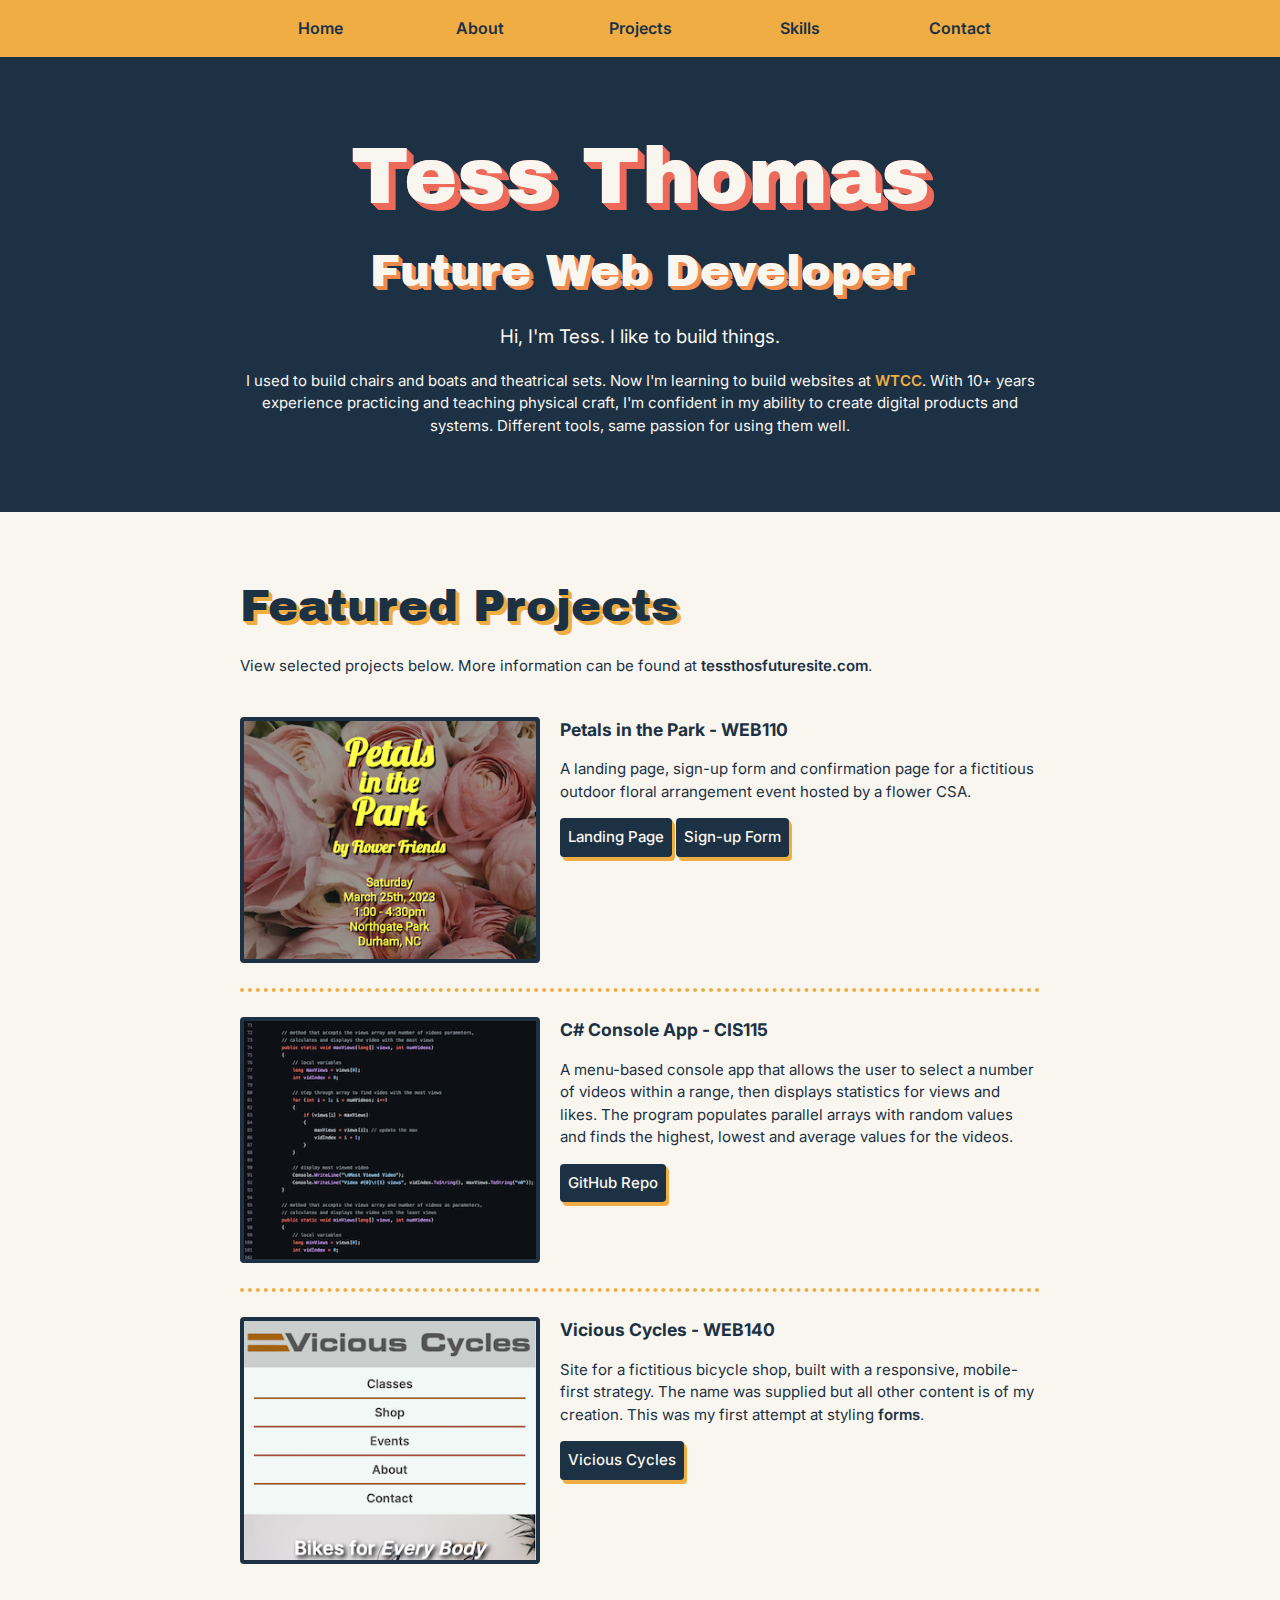
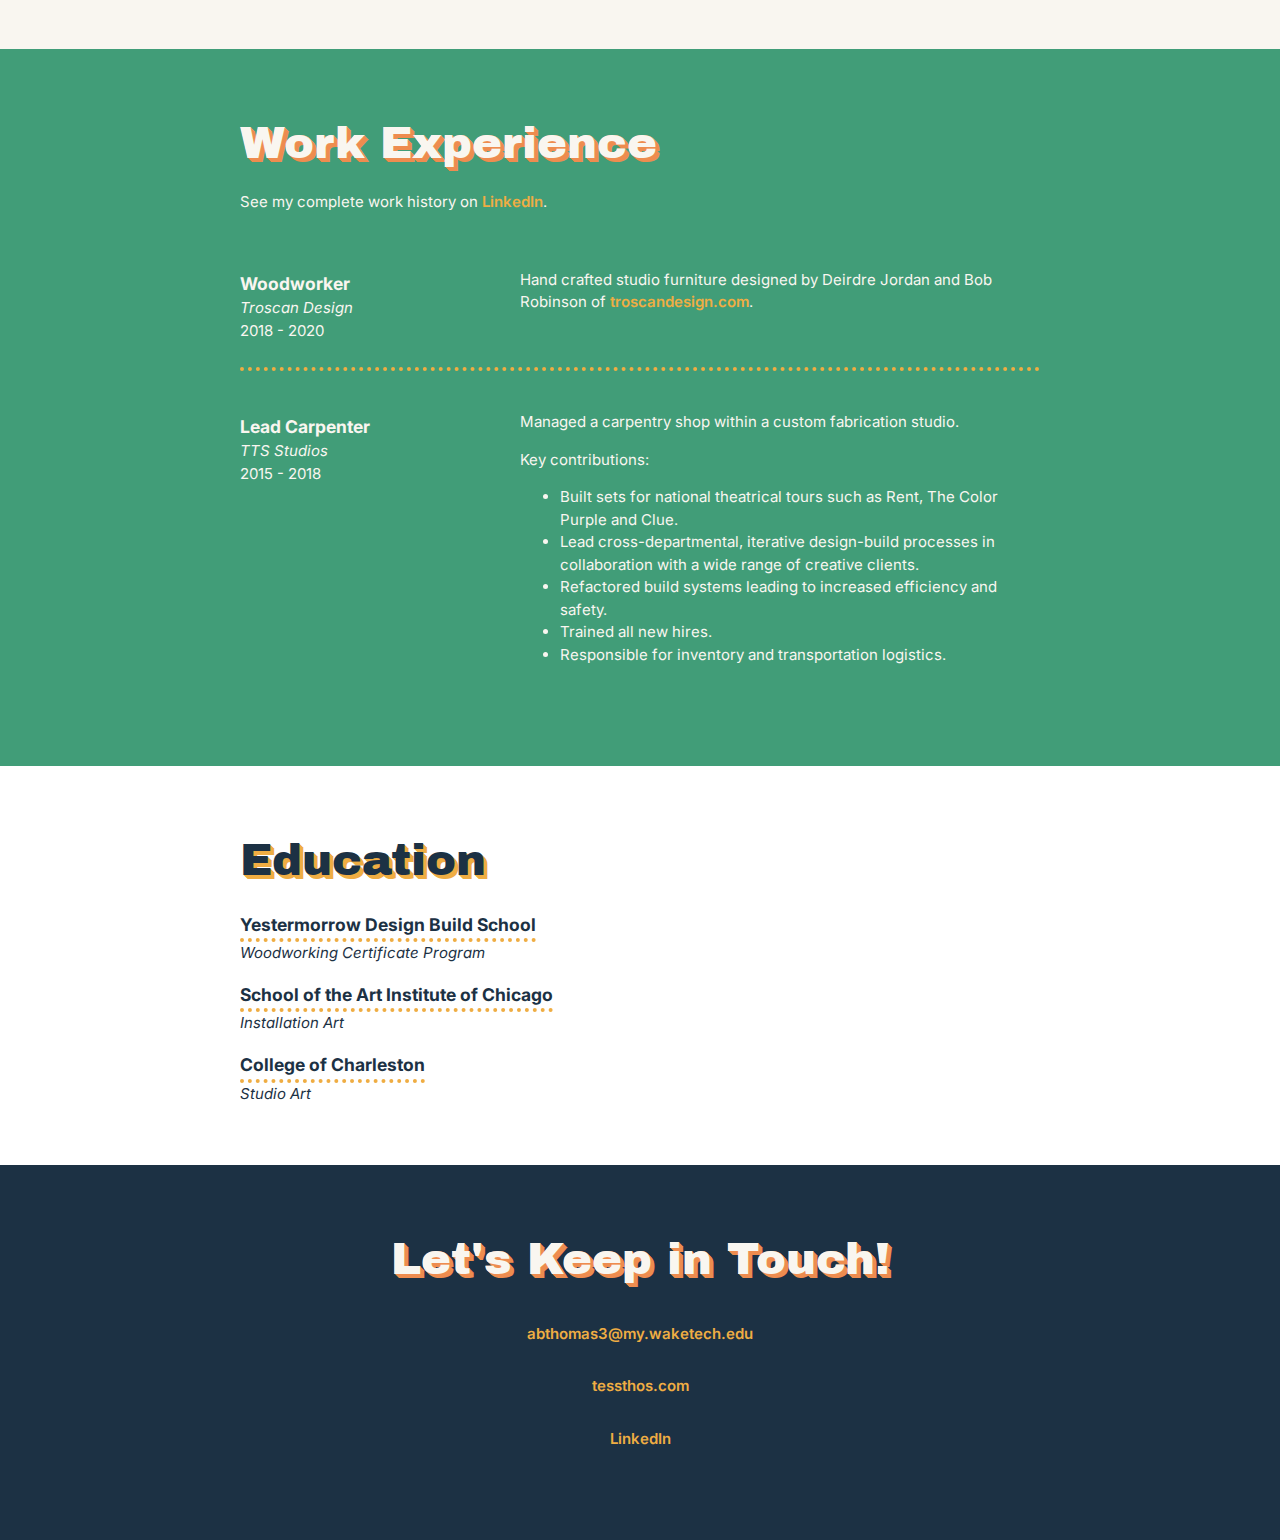
==== commit 5cb8c03c: "Update with Week 9 styles" ====
--- a/index.html
+++ b/index.html
@@ -33,7 +33,6 @@
                 <li><a href="#">Contact Form</a></li>
                 <li><a href="#">LinkedIn</a></li>
                 <li><a href="#">Social Media</a></li>
-                
               </ul>
             </li>
           </ul>
@@ -49,7 +48,7 @@
 
       <!-- ********************  PROJECTS / PORTFOLIO  ********************* -->
       <section class="projects">
-        <div class="content-wrap">
+        <div class="content-wrap divider">
           <h2 class="yellow-shadow">Featured Projects</h2>
           <p>View selected projects below. More information can be found at <a href="#">tessthosfuturesite.com</a>.</p>
 
@@ -83,30 +82,39 @@
 
       <!-- ***********************  WORK EXPERIENCE  *********************** -->
       <section class="work-experience">
-        <div class="content-wrap">
+        <div class="content-wrap item-details divider">
           <h2>Work Experience</h2>
           <p>See my complete work history on <a href="https://www.linkedin.com/in/tess-thomas-455a88248" target="_blank">LinkedIn</a>.</p>
 
-            <section>
-              <h3 class="underline">Woodworker</h3>
-              <p>Troscan Design</p>
-              <p>2018 - 2020</p>
-              <p>Hand crafted studio furniture designed by Deirdre Jordan and Bob Robinson of <a href="https://www.troscandesign.com/">troscandesign.com</a>.</p>
+            <section class="job-item">
+              <div class="job-details">
+                <h3>Woodworker</h3>
+                <p>Troscan Design</p>
+                <p>2018 - 2020</p>
+              </div>
+              <div class="job-summary">
+                <p>Hand crafted studio furniture designed by Deirdre Jordan and Bob Robinson of <a href="https://www.troscandesign.com/">troscandesign.com</a>.</p>
+              </div>
             </section>
           
-            <section>
-            <h3 class="underline">Lead Carpenter</h3>
-            <p>TTS Studios</p>
-            <p>2015 - 2018</p>
-            <p>Managed a carpentry shop within a custom fabrication studio.</p>
-            <p>Key contributions:</p>
-            <ul>
-              <li>Built sets for national theatrical tours such as Rent, The Color Purple and Clue.</li>
-              <li>Lead cross-departmental, iterative design-build processes in collaboration with a wide range of creative clients.</li>
-              <li>Refactored build systems leading to increased efficiency and safety.</li>
-              <li>Trained all new hires.</li>
-              <li>Responsible for inventory and transportation logistics.</li>
-            </ul>
+            <section class="job-item">
+              <div class="job-details">
+                <h3>Lead Carpenter</h3>
+                <p>TTS Studios</p>
+                <p>2015 - 2018</p>
+              </div>
+
+              <div class="job-summary">
+                <p>Managed a carpentry shop within a custom fabrication studio.</p>
+                <p>Key contributions:</p>
+                <ul>
+                  <li>Built sets for national theatrical tours such as Rent, The Color Purple and Clue.</li>
+                  <li>Lead cross-departmental, iterative design-build processes in collaboration with a wide range of creative clients.</li>
+                  <li>Refactored build systems leading to increased efficiency and safety.</li>
+                  <li>Trained all new hires.</li>
+                  <li>Responsible for inventory and transportation logistics.</li>
+                </ul>
+              </div>
           </section>
         <!-- End of Job block -->
         </div>
@@ -114,7 +122,7 @@
 
       <!-- ******************  EDUCATION & CERTIFICATIONS ****************** -->
       <section class="education">
-        <div class="content-wrap">
+        <div class="content-wrap item-details">
           <h2 class="yellow-shadow">Education</h2>
 
           <section>
@@ -138,7 +146,7 @@
         <div class="content-wrap">
           <h2>Let's Keep in Touch!</h2>
 
-          <ul>
+          <ul class="contact-list">
             <li><a href="mailto:abthomas3@my.waketech.edu">abthomas3@my.waketech.edu</a></li>
             <li><a href="#" target="_blank">tessthos.com</a></li>
             <li><a href="www.linkedin.com/in/tess-thomas-455a88248" target="_blank">LinkedIn</a></li>
--- a/css/styles.css
+++ b/css/styles.css
@@ -12,6 +12,7 @@
 ------------------------------------*/
 html {
   box-sizing: border-box;
+  min-width: 100%;
 }
 *, *:before, *:after {
   box-sizing: inherit;
@@ -56,9 +57,26 @@
   margin: 0;
 }
 .content-wrap  {
-  width: 800px;
+  max-width: 800px;
+  width: 80%;
   margin: 0 auto;
   padding: 60px 0;
+}
+h3  {
+  margin-bottom: 0;
+}
+.item-details h3 + p  {
+  font-style: italic;
+}
+.item-details h3 ~ p  {
+  margin: 0;
+}
+.divider > section  {
+  border-bottom: 4px dotted #efad43;
+  padding: 25px 0;
+}
+.divider > section:last-of-type  {
+  border-bottom: none;
 }
 
 /* Navigation
@@ -68,7 +86,7 @@
   background: #efad43;
 }
 ul.mainmenu  {
-  width: 800px;
+  max-width: 800px;
   margin: 0 auto;
   padding: 0;
 }
@@ -149,12 +167,8 @@
 }
 .project-item  {
   overflow: hidden;
-  border-bottom: 4px dotted #efad43;
-  padding: 25px 0;
 }
 .project-item img  {
-  float: left;
-  margin-right: 20px;
   border: 4px solid #1c3144;
   border-radius: 4px;
 }
@@ -168,6 +182,11 @@
   background: #419d78;
   color: #f9f6f0;
 }
+/* .job-item  {
+  display: grid;
+  grid-template-columns: 1fr 2fr;
+  column-gap: 20px;
+} */
 
 /* Education
 ------------------------------------*/
@@ -182,3 +201,62 @@
   background: #1c3144;
   color: #f9f6f0;
 }
+.contact-list  {
+  list-style-type: none;
+  padding: 0;
+}
+.contact-list a  {
+  padding: 15px;
+  display: inline-block;
+}
+
+/* Responsive
+------------------------------------*/
+@media screen and (min-width:750px){
+  header, footer {
+    text-align: center;
+  } 
+  .project-item img {
+    float: left;
+    margin-right: 20px;
+  }
+  .job-item {
+    display: grid;
+    grid-template-columns: 1fr 2fr;
+    column-gap: 20px;
+  }
+  .contact-list a  {
+    padding: 1em 0;
+  }
+}
+
+@media screen and (max-width:749px){
+  ul.mainmenu > li  {
+    display: block;
+    width: 100%;
+    padding: 1rem 0;
+  }
+  ul.dropdown:active  {
+    display: block;
+    position: static;
+    margin-top: 1em;
+  }
+  h1 {
+    font-size: 4em;
+    line-height: 0.9;
+    margin-bottom: 20px;
+  }
+  h2 {
+    line-height: 1;
+    font-size: 2.5em;
+  }
+  footer  {
+    text-align: center;
+  }
+  ul.contact-list {
+    margin: 1em 0 0 0;
+  }
+  .contact-list a {
+    padding: 5px;
+  }
+}